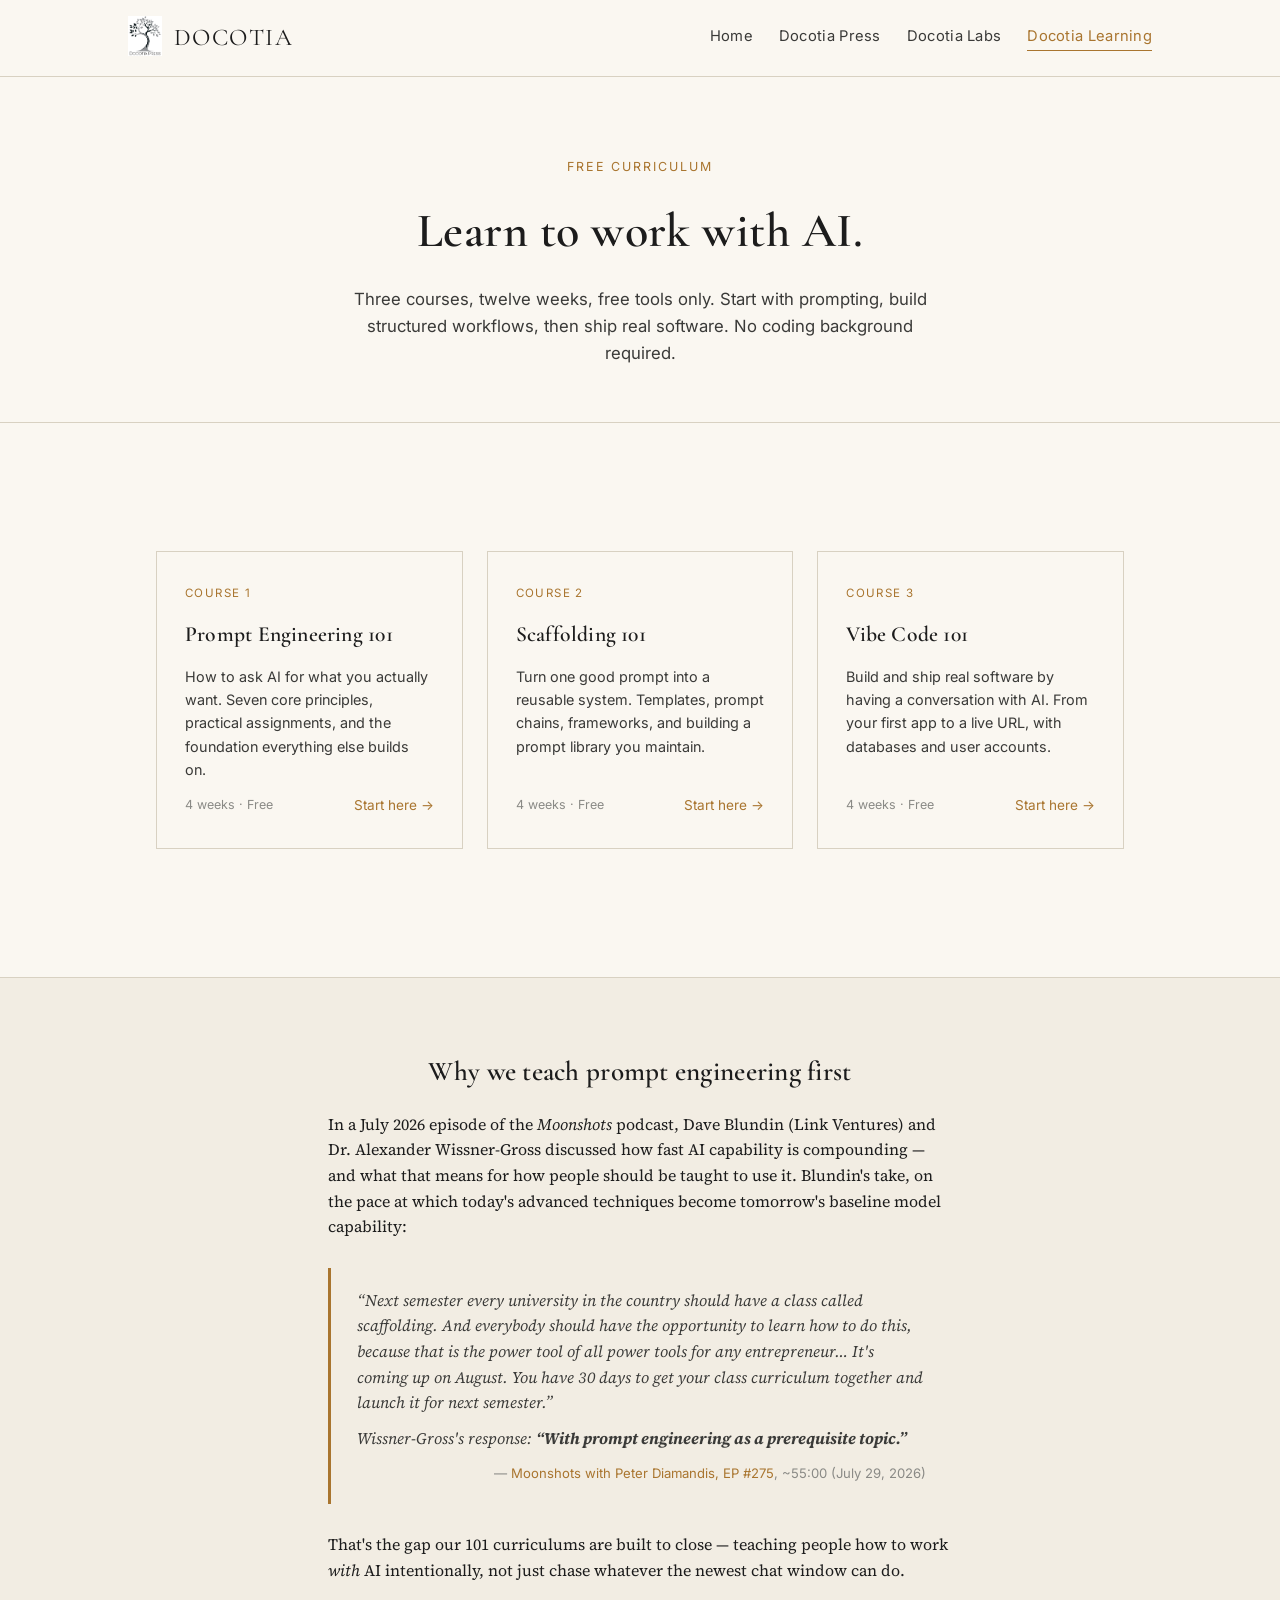
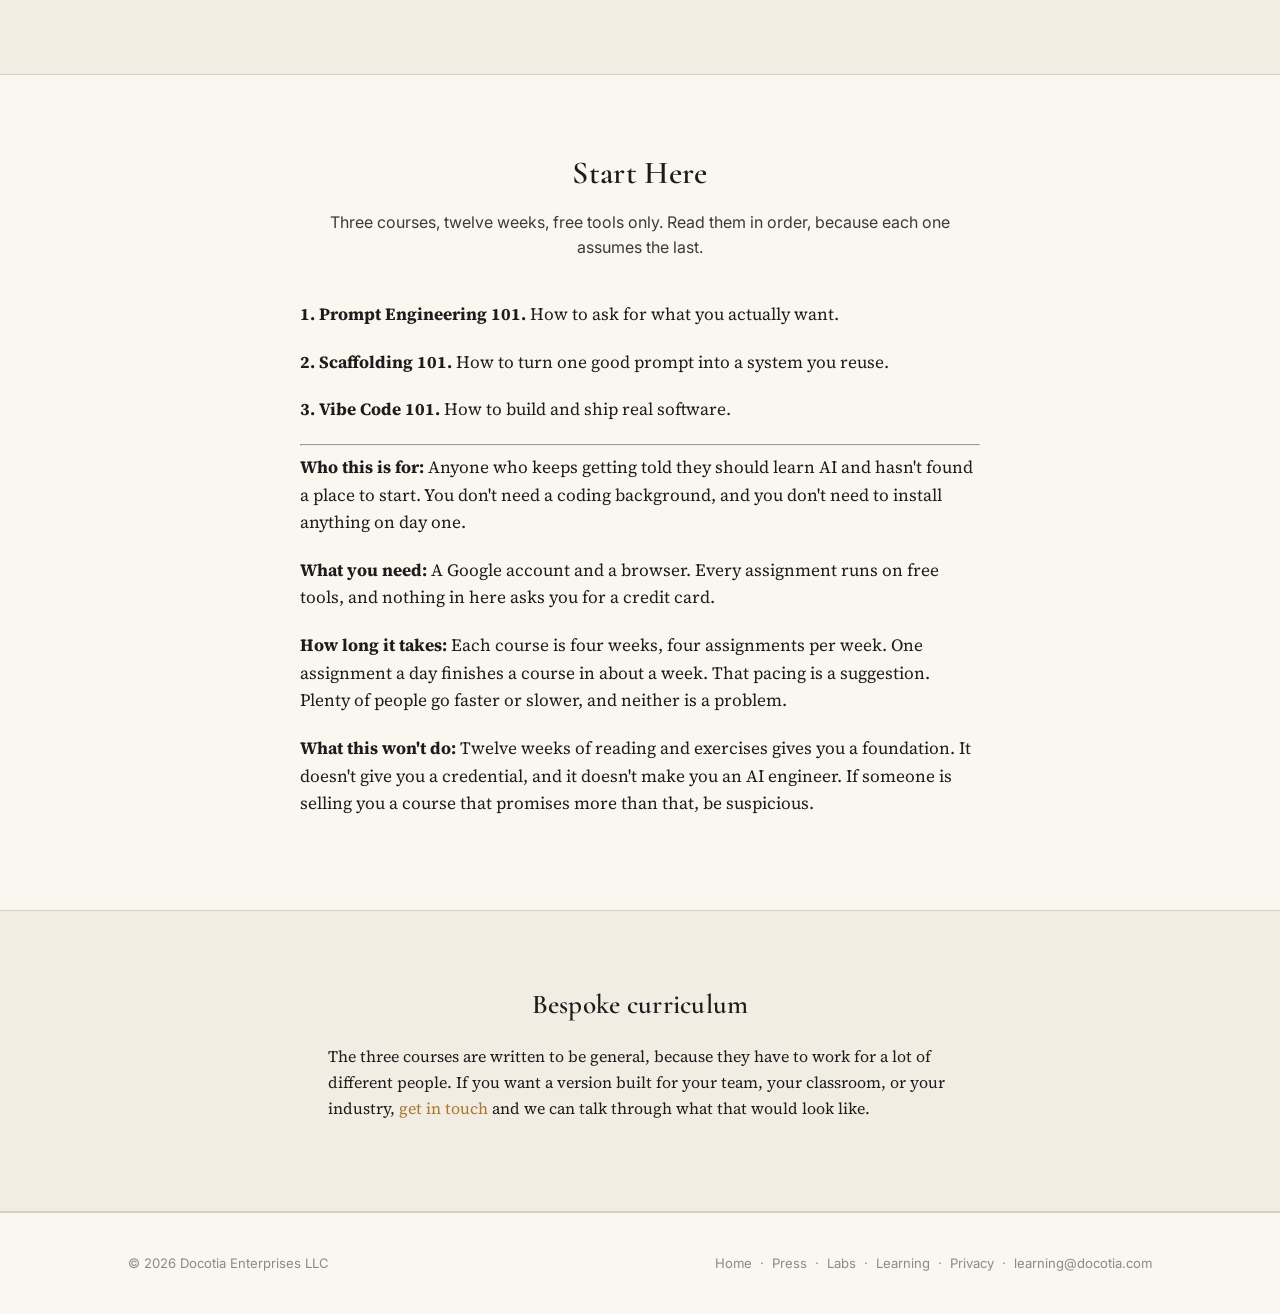
==== learn/index.html @ a71c632f "Add Docotia Learning: free 3-course AI curriculum - New learn/ hub with course cards and series over" ====
<!DOCTYPE html>
<html lang="en">
<head>
<meta charset="UTF-8">
<meta name="viewport" content="width=device-width, initial-scale=1.0">
<title>Docotia Learning — Free AI Curriculum</title>
<meta name="description" content="Three free courses: Prompt Engineering 101, Scaffolding 101, and Vibe Code 101. Learn to work with AI, build structured workflows, and ship real software — no coding background required.">
<link rel="preconnect" href="https://fonts.googleapis.com">
<link href="https://fonts.googleapis.com/css2?family=Cormorant+Garamond:wght@500;600;700&family=Source+Serif+4:opsz,wght@8..60,400;8..60,600&family=Inter:wght@400;500;600&display=swap" rel="stylesheet">
<link rel="stylesheet" href="../style.css?v=a1b2c3d4">
</head>
<body>

<header class="site">
  <div class="bar">
    <div class="brand">
      <div class="mark"><img src="../assets/docotia-press-logo.png" alt="Docotia"></div>
      <span class="name">Docotia</span>
    </div>
    <button class="menu-toggle" id="menuToggle" aria-label="Toggle menu" aria-expanded="false">
      <span></span><span></span><span></span>
    </button>
    <nav class="primary" id="primaryNav">
      <a href="../index.html">Home</a>
      <a href="../press.html">Docotia Press</a>
      <a href="../labs.html">Docotia Labs</a>
      <a href="index.html" class="active">Docotia Learning</a>
    </nav>
  </div>
</header>

<section class="learning-hero">
  <div class="wrap">
    <span class="tag">Free curriculum</span>
    <h1>Learn to work with AI.</h1>
    <p>Three courses, twelve weeks, free tools only. Start with prompting, build structured workflows, then ship real software. No coding background required.</p>
  </div>
</section>

<section>
  <div class="wrap">
    <div class="course-cards">
      <div class="course-card">
        <span class="num">Course 1</span>
        <h3>Prompt Engineering 101</h3>
        <p>How to ask AI for what you actually want. Seven core principles, practical assignments, and the foundation everything else builds on.</p>
        <div class="meta">
          <span>4 weeks · Free</span>
          <a class="go" href="prompt-engineering-101.html">Start here &rarr;</a>
        </div>
      </div>
      <div class="course-card">
        <span class="num">Course 2</span>
        <h3>Scaffolding 101</h3>
        <p>Turn one good prompt into a reusable system. Templates, prompt chains, frameworks, and building a prompt library you maintain.</p>
        <div class="meta">
          <span>4 weeks · Free</span>
          <a class="go" href="scaffolding-101.html">Start here &rarr;</a>
        </div>
      </div>
      <div class="course-card">
        <span class="num">Course 3</span>
        <h3>Vibe Code 101</h3>
        <p>Build and ship real software by having a conversation with AI. From your first app to a live URL, with databases and user accounts.</p>
        <div class="meta">
          <span>4 weeks · Free</span>
          <a class="go" href="vibe-code-101.html">Start here &rarr;</a>
        </div>
      </div>
    </div>
  </div>
</section>

<section class="alt">
  <div class="wrap context-block">
    <h2>Why we teach prompt engineering first</h2>
    <p>In a July 2026 episode of the <em>Moonshots</em> podcast, Dave Blundin (Link Ventures) and Dr. Alexander Wissner-Gross discussed how fast AI capability is compounding — and what that means for how people should be taught to use it. Blundin's take, on the pace at which today's advanced techniques become tomorrow's baseline model capability:</p>
    <blockquote>
      <p>&ldquo;Next semester every university in the country should have a class called scaffolding. And everybody should have the opportunity to learn how to do this, because that is the power tool of all power tools for any entrepreneur&hellip; It's coming up on August. You have 30 days to get your class curriculum together and launch it for next semester.&rdquo;</p>
      <p>Wissner-Gross's response: <strong>&ldquo;With prompt engineering as a prerequisite topic.&rdquo;</strong></p>
      <span class="attribution">&mdash; <a class="cite-link" href="https://youtu.be/O70Ff5xBnYo?t=3300" target="_blank" rel="noopener">Moonshots with Peter Diamandis, EP #275</a>, ~55:00 (July 29, 2026)</span>
    </blockquote>
    <p>That's the gap our 101 curriculums are built to close — teaching people how to work <em>with</em> AI intentionally, not just chase whatever the newest chat window can do.</p>
  </div>
</section>

<section>
  <div class="wrap">
    <div class="section-head">
      <h2>Start Here</h2>
      <p>Three courses, twelve weeks, free tools only. Read them in order, because each one assumes the last.</p>
    </div>
    <div class="story">
      <p><strong>1. Prompt Engineering 101.</strong> How to ask for what you actually want.</p>
      <p><strong>2. Scaffolding 101.</strong> How to turn one good prompt into a system you reuse.</p>
      <p><strong>3. Vibe Code 101.</strong> How to build and ship real software.</p>
      <hr>
      <p><strong>Who this is for:</strong> Anyone who keeps getting told they should learn AI and hasn't found a place to start. You don't need a coding background, and you don't need to install anything on day one.</p>
      <p><strong>What you need:</strong> A Google account and a browser. Every assignment runs on free tools, and nothing in here asks you for a credit card.</p>
      <p><strong>How long it takes:</strong> Each course is four weeks, four assignments per week. One assignment a day finishes a course in about a week. That pacing is a suggestion. Plenty of people go faster or slower, and neither is a problem.</p>
      <p><strong>What this won't do:</strong> Twelve weeks of reading and exercises gives you a foundation. It doesn't give you a credential, and it doesn't make you an AI engineer. If someone is selling you a course that promises more than that, be suspicious.</p>
    </div>
  </div>
</section>

<section class="alt">
  <div class="wrap context-block">
    <h2>Bespoke curriculum</h2>
    <p>The three courses are written to be general, because they have to work for a lot of different people. If you want a version built for your team, your classroom, or your industry, <a href="mailto:learning@docotia.com">get in touch</a> and we can talk through what that would look like.</p>
  </div>
</section>

<footer class="site">
  <div class="wrap">
    <span>&copy; 2026 Docotia Enterprises LLC</span>
    <span>
      <a href="../index.html">Home</a> &nbsp;&middot;&nbsp;
      <a href="../press.html">Press</a> &nbsp;&middot;&nbsp;
      <a href="../labs.html">Labs</a> &nbsp;&middot;&nbsp;
      <a href="index.html">Learning</a> &nbsp;&middot;&nbsp;
      <a href="../privacy.html">Privacy</a> &nbsp;&middot;&nbsp;
      <a href="mailto:learning@docotia.com">learning@docotia.com</a>
    </span>
  </div>
</footer>

<script>
const menuToggle = document.getElementById('menuToggle');
const primaryNav = document.getElementById('primaryNav');
menuToggle.addEventListener('click', () => {
  const isOpen = primaryNav.classList.toggle('open');
  menuToggle.classList.toggle('open', isOpen);
  menuToggle.setAttribute('aria-expanded', isOpen);
});
primaryNav.querySelectorAll('a').forEach(a => a.addEventListener('click', () => {
  primaryNav.classList.remove('open');
  menuToggle.classList.remove('open');
  menuToggle.setAttribute('aria-expanded', 'false');
}));
</script>
</body>
</html>
---- style.css ----
:root{
  --paper:#faf7f1;
  --paper-dim:#f2ede3;
  --ink:#1c1c1c;
  --ink-soft:#3a3a38;
  --line:#d8d1c2;
  --gray:#8a8a86;
  --gold:#a9752f;
  --gold-dim:#c79a5c;
  --max:1080px;
}

*{box-sizing:border-box;}
html{scroll-behavior:smooth;}
body{
  margin:0;
  background:var(--paper);
  color:var(--ink);
  font-family:'Source Serif 4','Georgia',serif;
  line-height:1.6;
  -webkit-font-smoothing:antialiased;
}
h1,h2,h3,.wordmark{
  font-family:'Cormorant Garamond','Georgia',serif;
  font-weight:600;
  letter-spacing:.01em;
}
.sans{font-family:'Inter','Helvetica Neue',sans-serif;}
a{color:var(--gold);text-decoration:none;}
a:hover{color:var(--ink);}
img{max-width:100%;display:block;}

.wrap{max-width:var(--max);margin:0 auto;padding:0 28px;}

/* ---- Header ---- */
header.site{
  border-bottom:1px solid var(--line);
  background:var(--paper);
  position:sticky;top:0;z-index:20;
}
header.site .bar{
  display:flex;align-items:center;justify-content:space-between;
  padding:16px 28px;max-width:var(--max);margin:0 auto;
}
.brand{display:flex;align-items:center;gap:12px;}
.brand .mark{
  width:34px;height:44px;overflow:hidden;position:relative;
}
.brand .mark img{
  width:34px;height:auto;position:absolute;top:-1px;left:0;
}
.brand .name{
  font-family:'Cormorant Garamond',serif;
  font-size:1.5rem;letter-spacing:.06em;
  text-transform:uppercase;color:var(--ink);
}
nav.primary{display:flex;gap:26px;font-family:'Inter',sans-serif;font-size:.92rem;letter-spacing:.02em;}
nav.primary a{color:var(--ink-soft);}
nav.primary a.active{color:var(--gold);border-bottom:1px solid var(--gold);padding-bottom:2px;}

.menu-toggle{
  display:none;
  background:none;border:none;cursor:pointer;
  width:40px;height:40px;
  padding:8px;
  flex-direction:column;justify-content:center;gap:5px;
}
.menu-toggle span{
  display:block;height:2px;width:100%;background:var(--ink);
  transition:transform .2s ease, opacity .2s ease;
}
.menu-toggle.open span:nth-child(1){transform:translateY(7px) rotate(45deg);}
.menu-toggle.open span:nth-child(2){opacity:0;}
.menu-toggle.open span:nth-child(3){transform:translateY(-7px) rotate(-45deg);}

@media (max-width:720px){
  .menu-toggle{display:flex;}
  nav.primary{
    position:fixed;top:67px;left:0;right:0;bottom:0;
    background:var(--paper);
    flex-direction:column;
    gap:0;
    padding:8px 0;
    transform:translateY(-8px);
    opacity:0;
    visibility:hidden;
    pointer-events:none;
    transition:opacity .18s ease, transform .18s ease;
    z-index:19;
  }
  nav.primary.open{
    opacity:1;
    visibility:visible;
    pointer-events:auto;
    transform:translateY(0);
  }
  nav.primary a{
    padding:18px 28px;
    border-bottom:1px solid var(--line);
    font-size:1.05rem;
  }
  nav.primary a.active{border-bottom:1px solid var(--line);}
}

/* ---- Hero ---- */
.hero{
  padding:96px 0 64px;
  text-align:center;
  border-bottom:1px solid var(--line);
}
.hero .mark-big{width:120px;margin:0 auto 28px;}
.hero h1{
  font-size:clamp(2.2rem,5vw,3.4rem);
  margin:0 0 18px;
  color:var(--ink);
}
.hero p.lede{
  font-family:'Inter',sans-serif;
  font-size:1.15rem;
  color:var(--ink-soft);
  max-width:640px;margin:0 auto;
}
.hero .tag{
  font-family:'Inter',sans-serif;
  font-size:.8rem;letter-spacing:.14em;text-transform:uppercase;
  color:var(--gold);margin-bottom:16px;display:block;
}

/* ---- Sections ---- */
section{padding:72px 0;}
section.alt{background:var(--paper-dim);border-top:1px solid var(--line);border-bottom:1px solid var(--line);}
.section-head{max-width:680px;margin:0 auto 40px;text-align:center;}
.section-head h2{font-size:2rem;margin:0 0 12px;}
.section-head p{font-family:'Inter',sans-serif;color:var(--ink-soft);margin:0;}

/* ---- Ventures grid (Home) ---- */
.ventures{
  display:grid;grid-template-columns:repeat(3,1fr);gap:1px;
  background:var(--line);border:1px solid var(--line);
}
.venture{
  background:var(--paper);padding:36px 30px;
  display:flex;flex-direction:column;gap:12px;
}
.venture h3{font-size:1.4rem;margin:0;}
.venture p{font-family:'Inter',sans-serif;font-size:.92rem;color:var(--ink-soft);margin:0;flex:1;}
.venture .status{
  font-family:'Inter',sans-serif;font-size:.72rem;letter-spacing:.1em;text-transform:uppercase;
  color:var(--gray);
}
.venture .status.live{color:var(--gold);}
.venture a.go{font-family:'Inter',sans-serif;font-size:.85rem;}

@media (max-width:820px){
  .ventures{grid-template-columns:1fr;}
}

/* ---- Story block ---- */
.story{max-width:680px;margin:0 auto;}
.story p{margin:0 0 20px;font-size:1.08rem;}
.story .signoff{
  font-family:'Inter',sans-serif;font-size:.85rem;color:var(--gray);
  margin-top:32px;
}

/* ---- Press page ---- */
.book-layout{
  display:grid;grid-template-columns:280px 1fr;gap:56px;align-items:start;
}
.book-cover{
  border:1px solid var(--line);padding:18px;background:#fff;
}
.book-cover img{width:100%;}
.book-meta{font-family:'Inter',sans-serif;}
.book-meta h2{font-family:'Cormorant Garamond',serif;font-size:2.4rem;margin:0 0 4px;}
.book-meta .by{color:var(--gray);margin-bottom:22px;font-size:.95rem;}
.book-meta p{font-size:1rem;color:var(--ink-soft);}
.buy-row{display:flex;gap:14px;margin:26px 0 8px;flex-wrap:wrap;}
.btn{
  font-family:'Inter',sans-serif;font-size:.85rem;letter-spacing:.03em;
  padding:12px 22px;border:1px solid var(--ink);color:var(--ink);
  transition:.15s ease;
}
.btn:hover{background:var(--ink);color:var(--paper);}
.btn.primary{background:var(--gold);border-color:var(--gold);color:#fff;}
.btn.primary:hover{background:var(--ink);border-color:var(--ink);}

.video-wrap{
  position:relative;padding-bottom:56.25%;height:0;overflow:hidden;
  border:1px solid var(--line);margin-top:56px;
}
.video-wrap iframe{position:absolute;top:0;left:0;width:100%;height:100%;border:0;}

@media (max-width:760px){
  .book-layout{grid-template-columns:1fr;}
  .book-cover{max-width:240px;margin:0 auto;}
}

/* ---- App page: portrait video beside intro copy ---- */
.app-layout{
  display:grid;grid-template-columns:auto 1fr;gap:48px;align-items:start;
}
/* A 9:16 video's width is always 0.5625x its height, so in a side-by-side
   layout it is height-limited: sizing by column width alone makes it taller
   than the screen. Size it by viewport height instead, but clamp a floor and
   ceiling so it is never unusably small on a short window and never absurdly
   wide on a tall one. The `auto` grid column then shrinks to the video, so
   there is no dead gap between the video and the copy. */
.video-portrait{
  position:relative;
  aspect-ratio:9/16;
  width:clamp(380px, calc(84vh * 0.5625), 560px);
  overflow:hidden;
  border:1px solid var(--line);background:#000;
}
.video-portrait iframe{position:absolute;top:0;left:0;width:100%;height:100%;border:0;}
.video-caption{
  font-family:'Inter',sans-serif;font-size:.8rem;color:var(--gray);
  margin:12px 0 0;text-align:center;
}

@media (max-width:900px){
  .app-layout{grid-template-columns:1fr;gap:36px;}
  .video-portrait{width:clamp(300px, 84vw, 440px);margin:0 auto;}
}

/* ---- Coming soon pages ---- */
.coming-soon{
  text-align:center;padding:100px 0;
}
.coming-soon .mark-big{width:100px;margin:0 auto 30px;opacity:.9;}
.coming-soon .tag{
  font-family:'Inter',sans-serif;font-size:.78rem;letter-spacing:.16em;text-transform:uppercase;
  color:var(--gold);display:block;margin-bottom:18px;
}
.coming-soon h1{font-size:2.6rem;margin:0 0 16px;}
.coming-soon p{font-family:'Inter',sans-serif;color:var(--ink-soft);max-width:560px;margin:0 auto 30px;}
.notify{
  font-family:'Inter',sans-serif;font-size:.9rem;color:var(--gray);
  border-top:1px solid var(--line);padding-top:24px;margin-top:24px;display:inline-block;
}

/* ---- Context / quote block ---- */
.context-block{max-width:680px;margin:0 auto;text-align:left;}
.context-block h2{font-size:1.7rem;margin:0 0 18px;text-align:center;}
.context-block p{margin:0 0 18px;}
.context-block blockquote{
  margin:28px 0;padding:20px 26px;
  border-left:3px solid var(--gold);
  background:var(--paper-dim);
  font-style:italic;color:var(--ink-soft);
}
.context-block blockquote p{margin:0 0 10px;}
.context-block blockquote p:last-child{margin-bottom:0;}
.context-block .attribution{
  font-family:'Inter',sans-serif;font-size:.82rem;color:var(--gray);
  font-style:normal;text-align:right;display:block;margin-top:12px;
}
.context-block .cite-link{color:var(--gold);}

/* ---- Footer ---- */
footer.site{
  border-top:1px solid var(--line);
  padding:40px 0;
  font-family:'Inter',sans-serif;font-size:.82rem;color:var(--gray);
}
footer.site .wrap{display:flex;justify-content:space-between;align-items:center;flex-wrap:wrap;gap:14px;}
footer.site a{color:var(--gray);}
footer.site a:hover{color:var(--ink);}

/* ---- Learning hub ---- */
.learning-hero{
  text-align:center;padding:80px 0 56px;
  border-bottom:1px solid var(--line);
}
.learning-hero .tag{
  font-family:'Inter',sans-serif;font-size:.78rem;letter-spacing:.16em;
  text-transform:uppercase;color:var(--gold);display:block;margin-bottom:16px;
}
.learning-hero h1{font-size:clamp(2rem,4.5vw,3rem);margin:0 0 16px;}
.learning-hero p{
  font-family:'Inter',sans-serif;color:var(--ink-soft);
  max-width:620px;margin:0 auto;font-size:1.05rem;
}
.course-cards{
  display:grid;grid-template-columns:repeat(3,1fr);gap:24px;
  max-width:var(--max);margin:0 auto;padding:56px 28px;
}
.course-card{
  border:1px solid var(--line);background:var(--paper);
  padding:32px 28px;display:flex;flex-direction:column;gap:14px;
  transition:border-color .15s ease;
}
.course-card:hover{border-color:var(--gold);}
.course-card .num{
  font-family:'Inter',sans-serif;font-size:.72rem;letter-spacing:.12em;
  text-transform:uppercase;color:var(--gold);
}
.course-card h3{font-size:1.35rem;margin:0;}
.course-card p{
  font-family:'Inter',sans-serif;font-size:.9rem;color:var(--ink-soft);
  margin:0;flex:1;
}
.course-card .meta{
  font-family:'Inter',sans-serif;font-size:.78rem;color:var(--gray);
  display:flex;justify-content:space-between;align-items:center;
}
.course-card a.go{
  font-family:'Inter',sans-serif;font-size:.85rem;color:var(--gold);
  text-decoration:none;
}
.course-card a.go:hover{color:var(--ink);}
@media (max-width:820px){
  .course-cards{grid-template-columns:1fr;}
}

/* ---- Course page ---- */
.course-header{
  text-align:center;padding:72px 0 48px;
  border-bottom:1px solid var(--line);
}
.course-header .tag{
  font-family:'Inter',sans-serif;font-size:.75rem;letter-spacing:.14em;
  text-transform:uppercase;color:var(--gold);display:block;margin-bottom:14px;
}
.course-header h1{font-size:clamp(1.8rem,4vw,2.6rem);margin:0 0 12px;}
.course-header .subtitle{
  font-family:'Inter',sans-serif;color:var(--ink-soft);
  font-size:1.05rem;margin:0 0 8px;
}
.course-header .updated{
  font-family:'Inter',sans-serif;font-size:.78rem;color:var(--gray);
}
.course-body{
  max-width:720px;margin:0 auto;padding:48px 28px 72px;
}
.course-body h2{
  font-size:1.5rem;margin:48px 0 16px;
  padding-bottom:8px;border-bottom:1px solid var(--line);
}
.course-body h2:first-child{margin-top:0;}
.course-body h3{
  font-size:1.2rem;margin:32px 0 12px;
}
.course-body p{margin:0 0 16px;font-size:1.05rem;}
.course-body ul,.course-body ol{
  margin:0 0 16px;padding-left:24px;
}
.course-body li{margin-bottom:8px;}
.course-body strong{font-weight:600;}
.course-body em{font-style:italic;}
.course-body a{color:var(--gold);text-decoration:underline;}
.course-body a:hover{color:var(--ink);}
.course-body hr{
  border:none;border-top:1px solid var(--line);
  margin:40px 0;
}
.course-body blockquote{
  margin:24px 0;padding:16px 22px;
  border-left:3px solid var(--gold);
  background:var(--paper-dim);
  font-style:italic;color:var(--ink-soft);
}
.course-body blockquote p{margin:0 0 8px;font-size:1rem;}
.course-body blockquote p:last-child{margin-bottom:0;}
.course-body .divider{
  text-align:center;color:var(--line);
  font-size:1.4rem;letter-spacing:.3em;
  margin:40px 0;user-select:none;
}
.assignment{
  border:1px solid var(--line);background:var(--paper-dim);
  padding:24px 28px;margin:0 0 20px;
}
.assignment .label{
  font-family:'Inter',sans-serif;font-size:.72rem;
  letter-spacing:.12em;text-transform:uppercase;
  color:var(--gold);display:block;margin-bottom:10px;
}
.assignment p:last-child{margin-bottom:0;}
.tips-box{
  border:1px solid var(--line);background:var(--paper-dim);
  padding:24px 28px;margin:32px 0;
}
.tips-box h3{margin-top:0;}
.tips-box ol{margin-bottom:0;}
@media (max-width:720px){
  .course-body{padding:36px 20px 56px;}
  .course-body h2{font-size:1.3rem;}
}
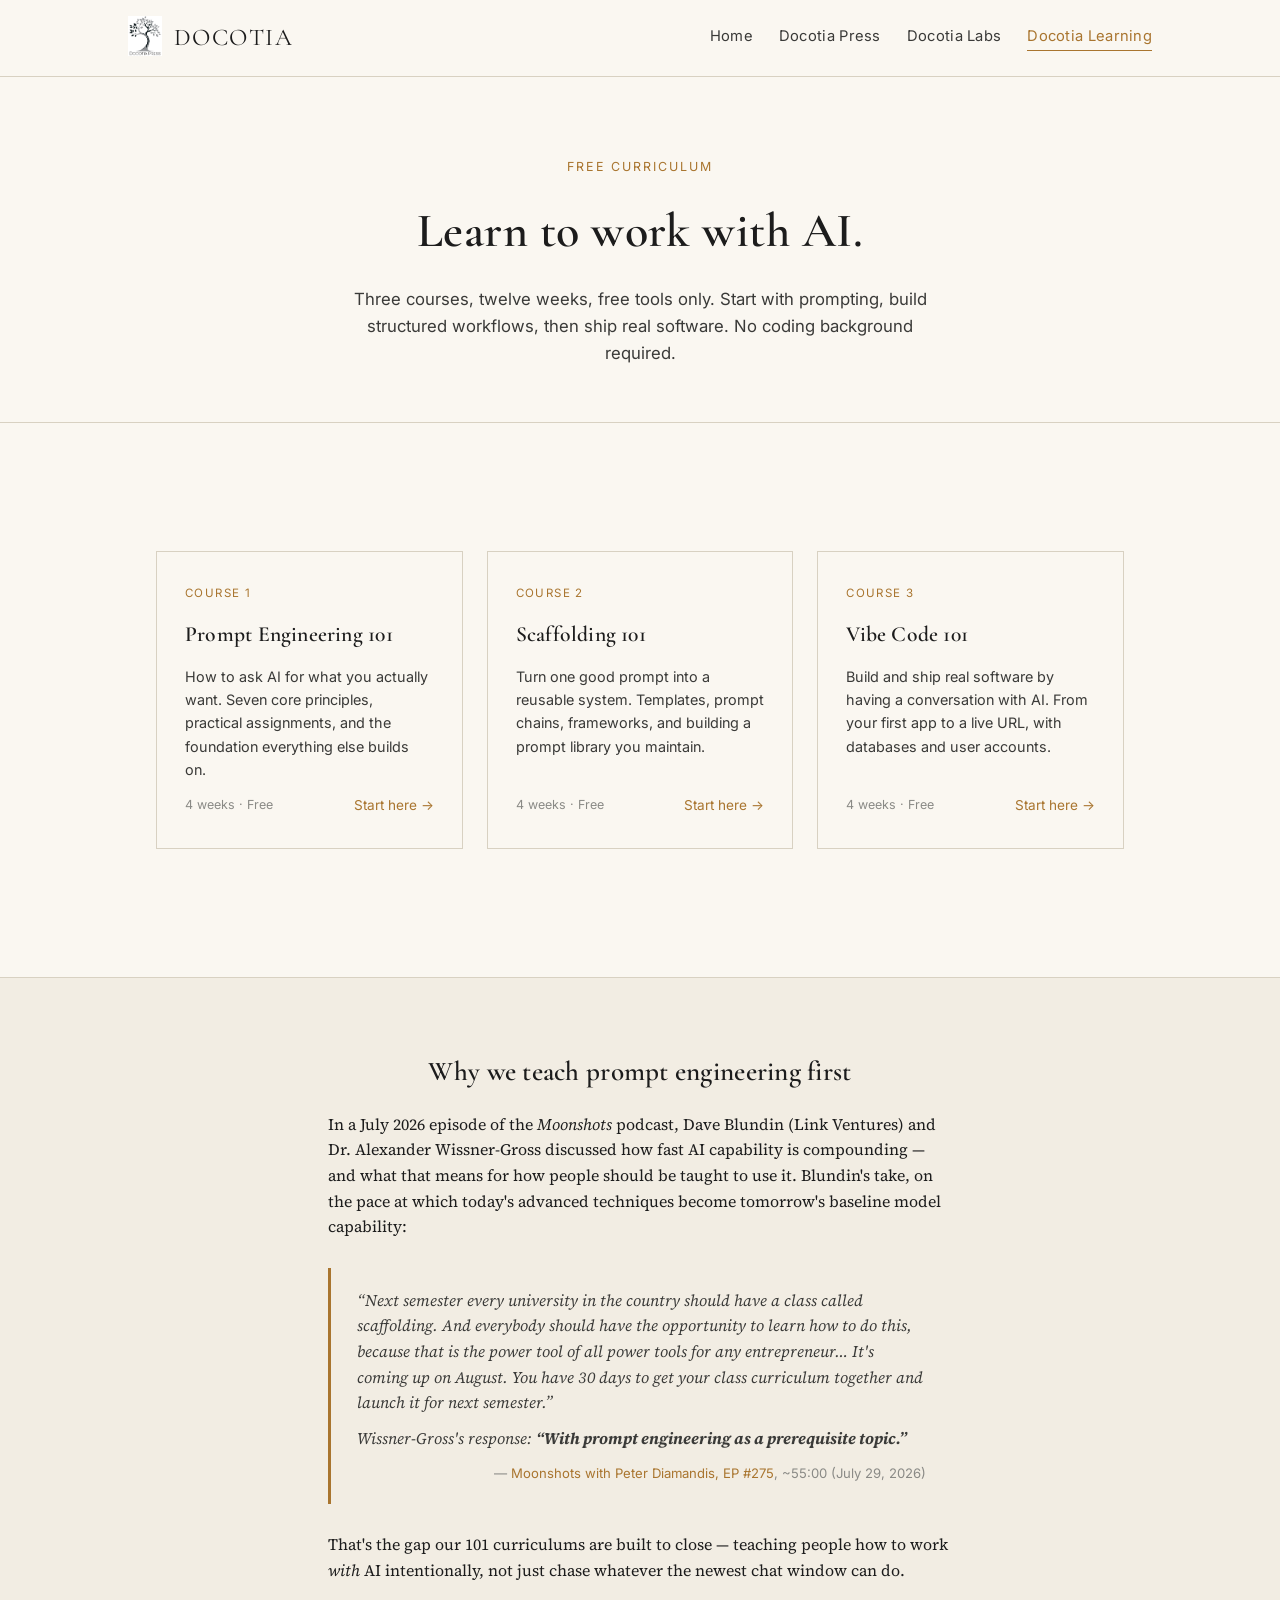
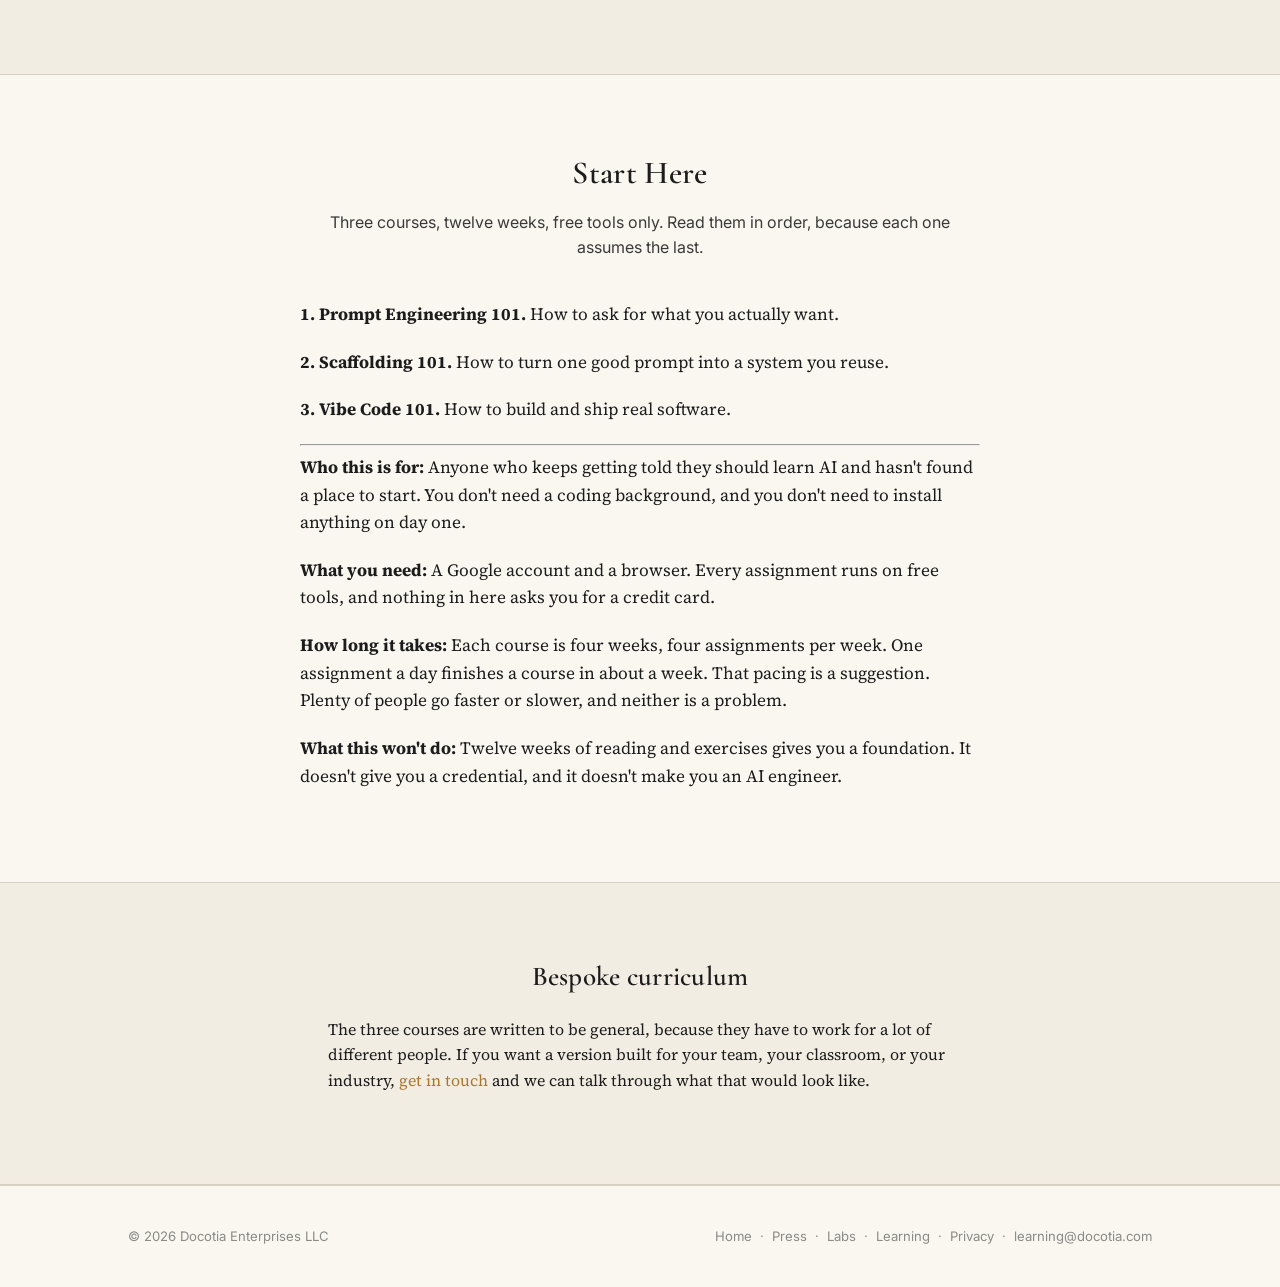
==== commit 6e1b71ff: "Remove line about suspicious course sellers from learn hub copy" ====
--- a/learn/index.html
+++ b/learn/index.html
@@ -98,7 +98,7 @@
       <p><strong>Who this is for:</strong> Anyone who keeps getting told they should learn AI and hasn't found a place to start. You don't need a coding background, and you don't need to install anything on day one.</p>
       <p><strong>What you need:</strong> A Google account and a browser. Every assignment runs on free tools, and nothing in here asks you for a credit card.</p>
       <p><strong>How long it takes:</strong> Each course is four weeks, four assignments per week. One assignment a day finishes a course in about a week. That pacing is a suggestion. Plenty of people go faster or slower, and neither is a problem.</p>
-      <p><strong>What this won't do:</strong> Twelve weeks of reading and exercises gives you a foundation. It doesn't give you a credential, and it doesn't make you an AI engineer. If someone is selling you a course that promises more than that, be suspicious.</p>
+      <p><strong>What this won't do:</strong> Twelve weeks of reading and exercises gives you a foundation. It doesn't give you a credential, and it doesn't make you an AI engineer.</p>
     </div>
   </div>
 </section>
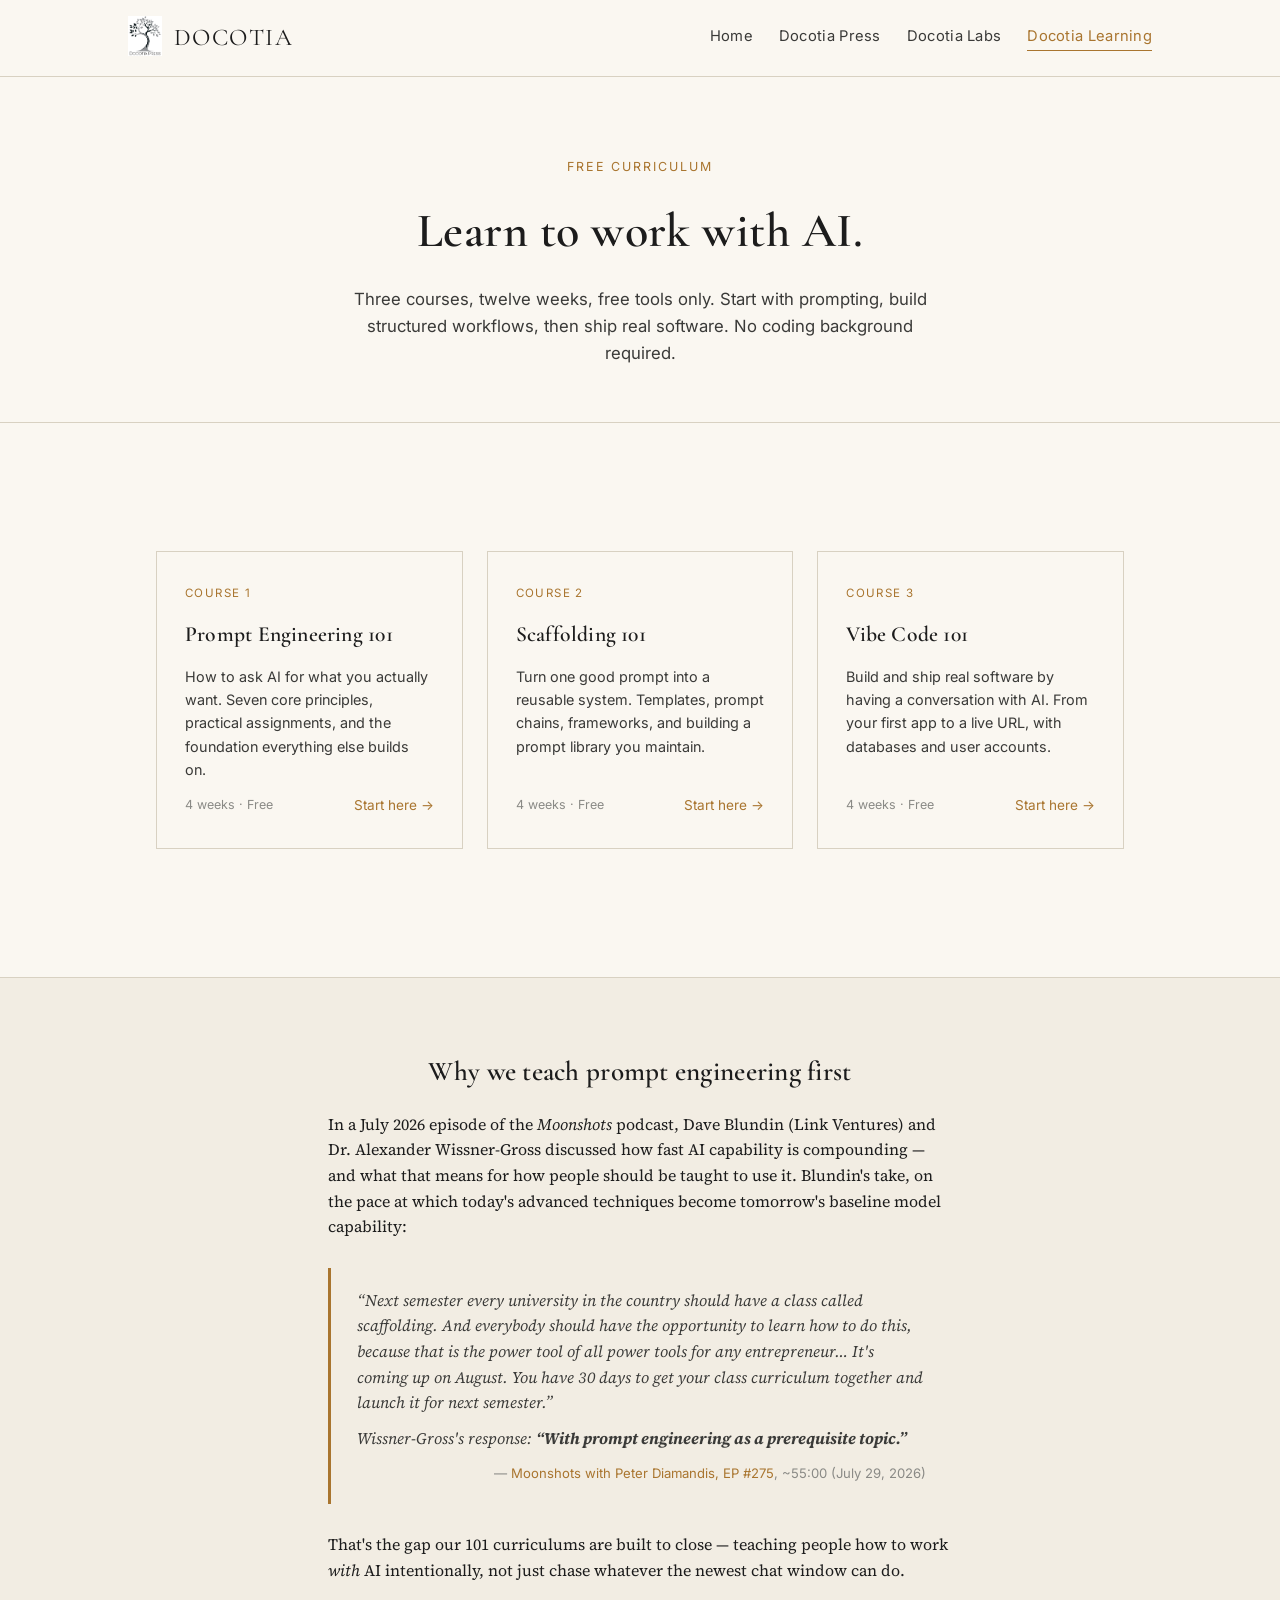
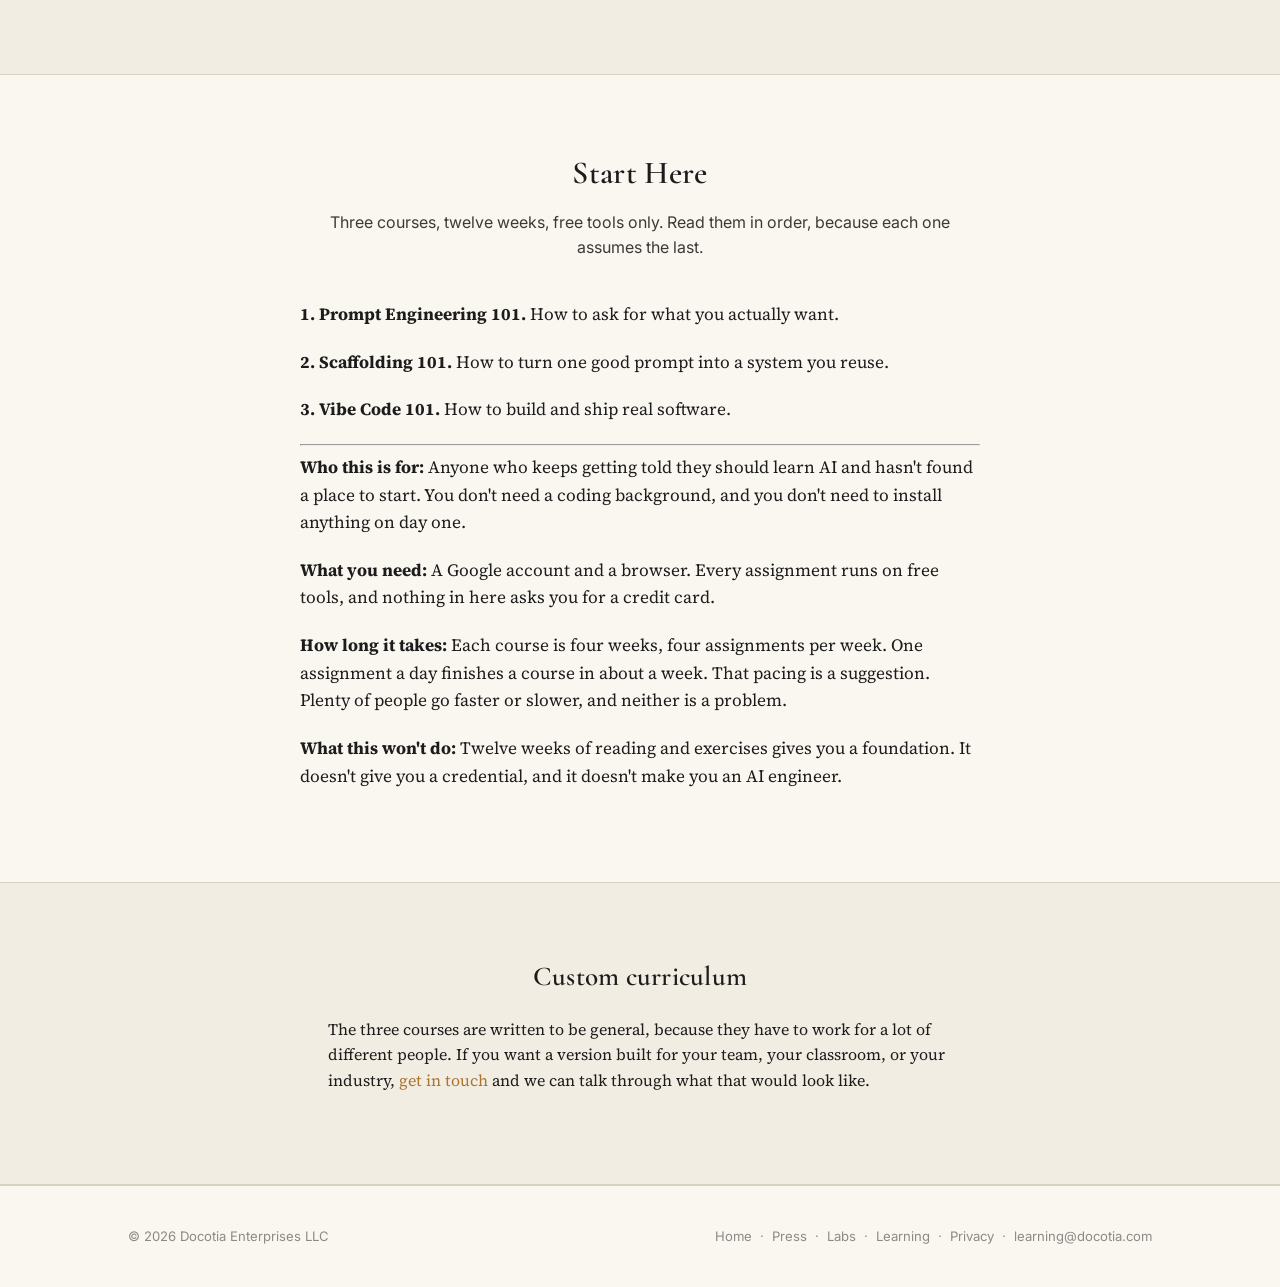
==== commit 7ff4b21b: "Rename 'bespoke curriculum' to 'custom curriculum' sitewide" ====
--- a/learn/index.html
+++ b/learn/index.html
@@ -105,7 +105,7 @@
 
 <section class="alt">
   <div class="wrap context-block">
-    <h2>Bespoke curriculum</h2>
+    <h2>Custom curriculum</h2>
     <p>The three courses are written to be general, because they have to work for a lot of different people. If you want a version built for your team, your classroom, or your industry, <a href="mailto:learning@docotia.com">get in touch</a> and we can talk through what that would look like.</p>
   </div>
 </section>
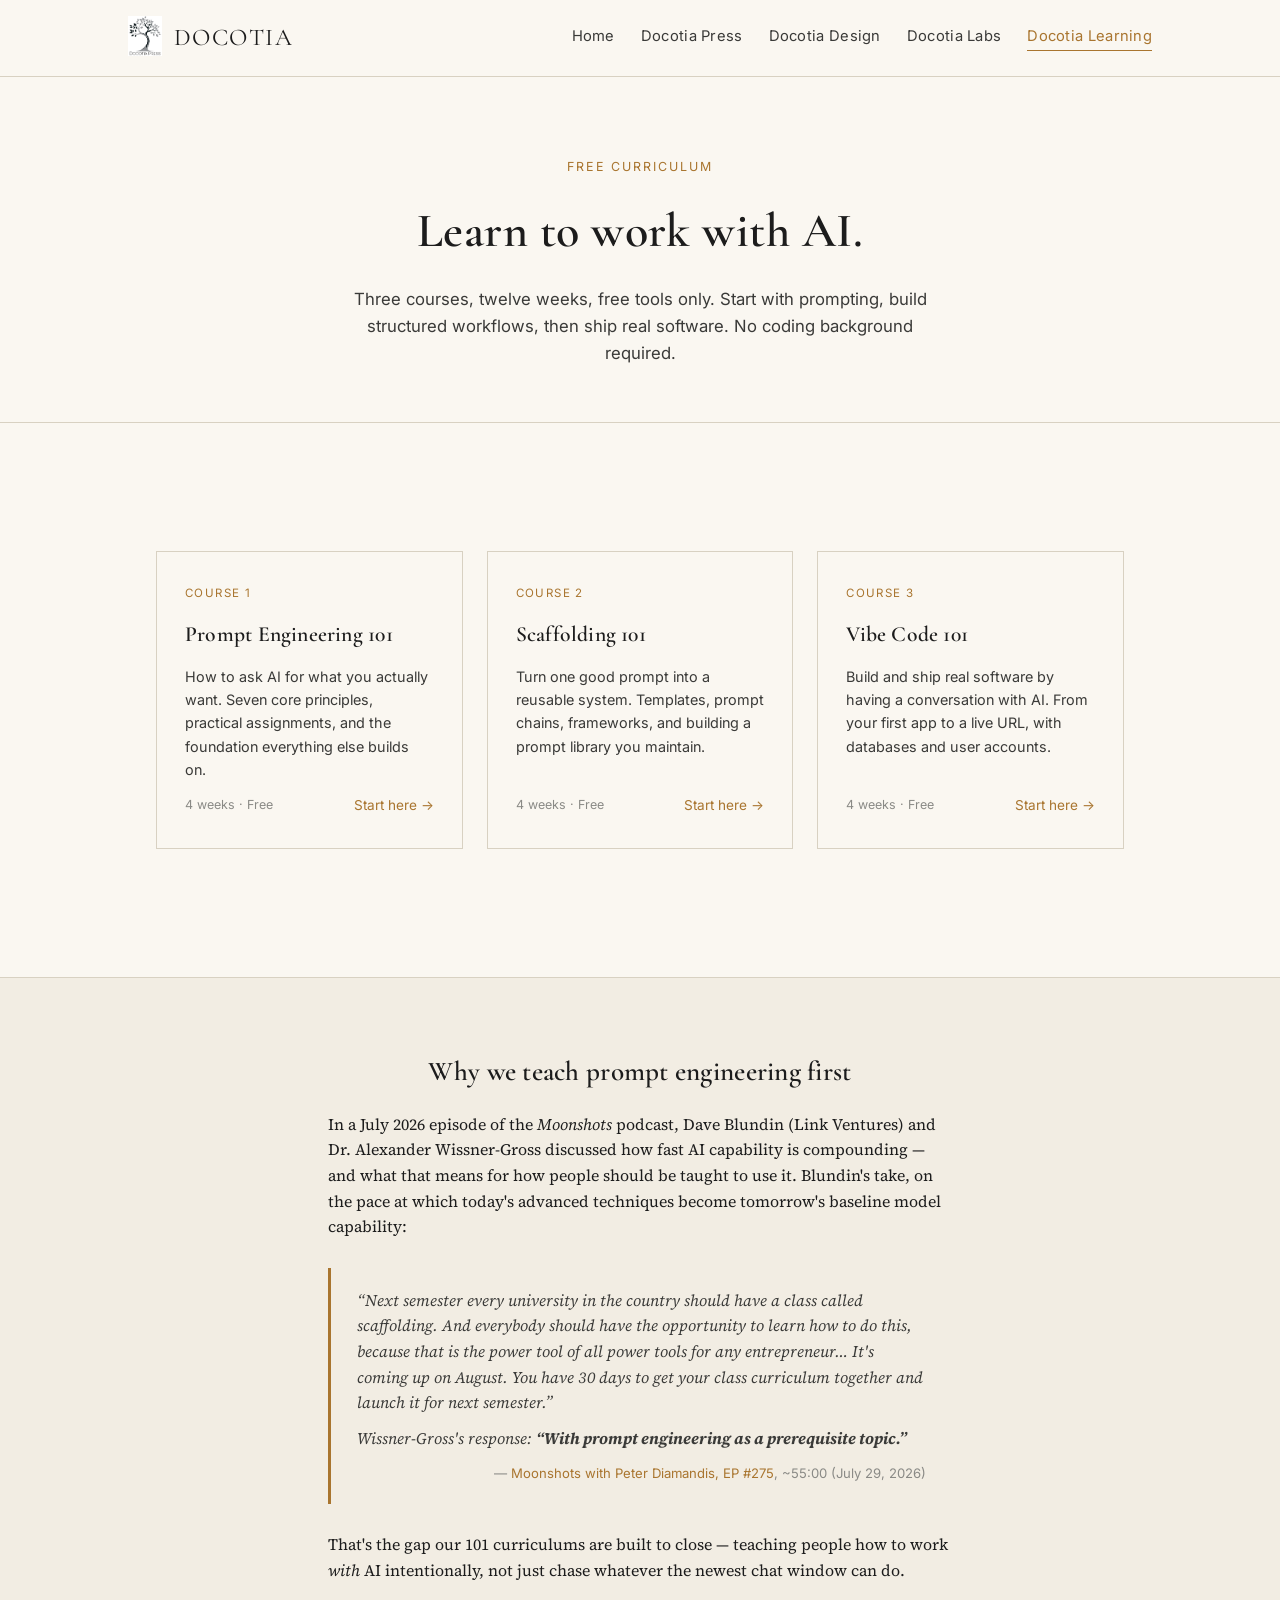
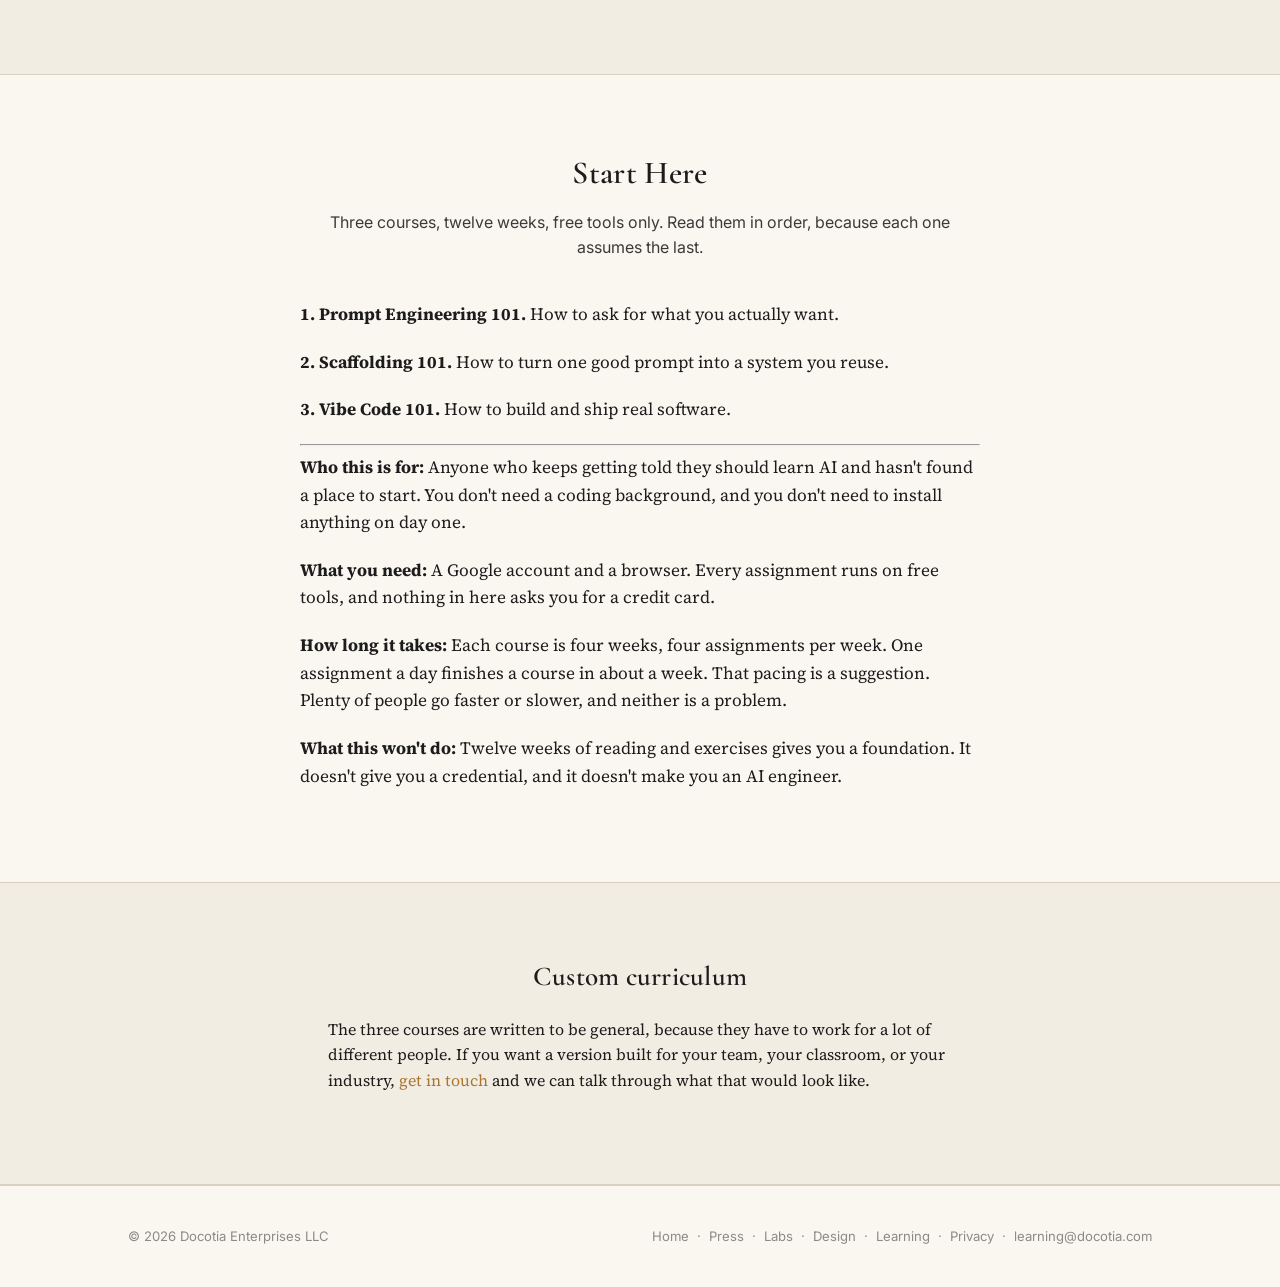
==== commit 66b827e3: "Add Docotia Design to nav and footer on all pages" ====
--- a/learn/index.html
+++ b/learn/index.html
@@ -23,6 +23,7 @@
     <nav class="primary" id="primaryNav">
       <a href="../index.html">Home</a>
       <a href="../press.html">Docotia Press</a>
+      <a href="../design.html">Docotia Design</a>
       <a href="../labs.html">Docotia Labs</a>
       <a href="index.html" class="active">Docotia Learning</a>
     </nav>
@@ -117,6 +118,7 @@
       <a href="../index.html">Home</a> &nbsp;&middot;&nbsp;
       <a href="../press.html">Press</a> &nbsp;&middot;&nbsp;
       <a href="../labs.html">Labs</a> &nbsp;&middot;&nbsp;
+      <a href="../design.html">Design</a> &nbsp;&middot;&nbsp;
       <a href="index.html">Learning</a> &nbsp;&middot;&nbsp;
       <a href="../privacy.html">Privacy</a> &nbsp;&middot;&nbsp;
       <a href="mailto:learning@docotia.com">learning@docotia.com</a>
